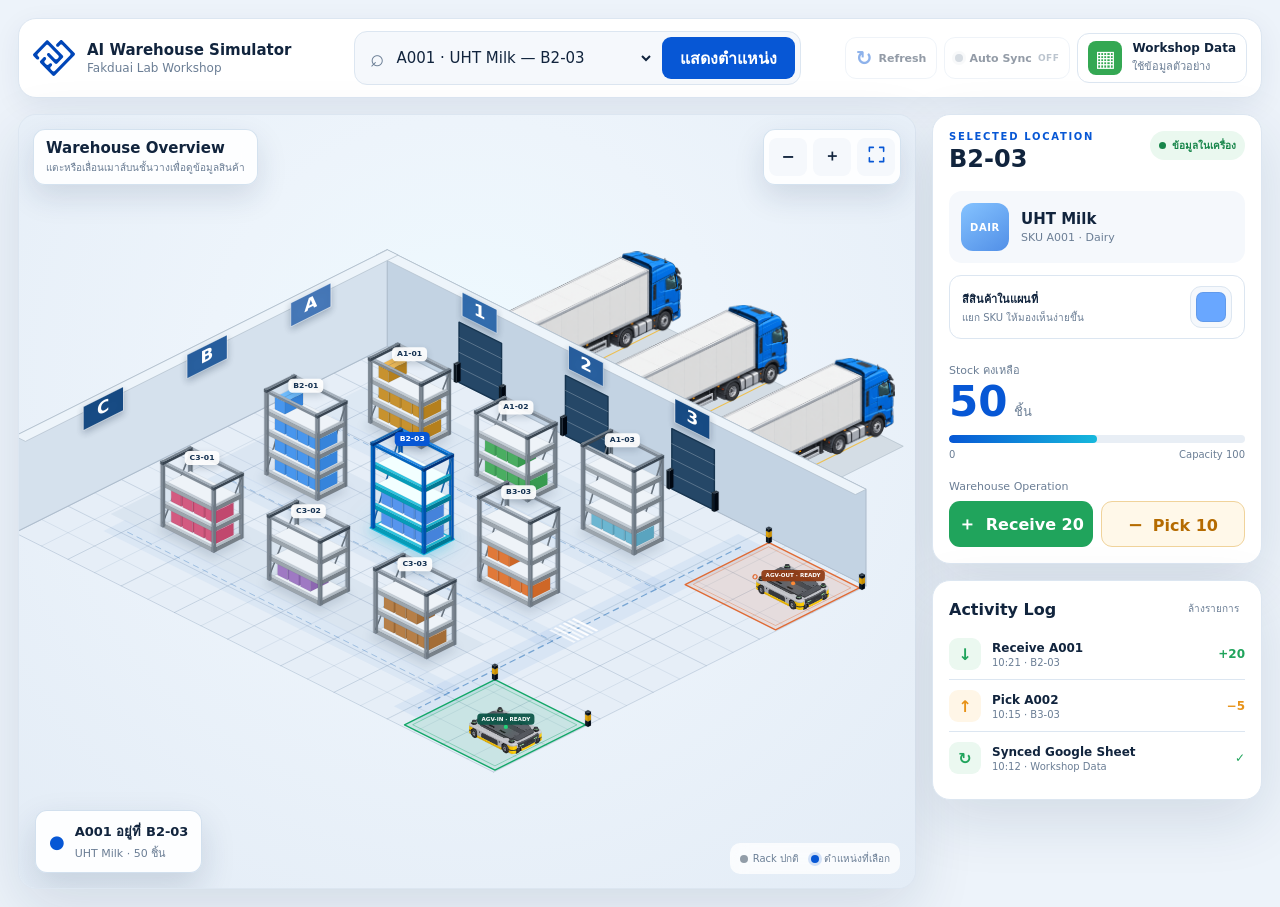
==== public/index.html @ a438da8e "Fix Google Sheets sync status reporting" ====
<!doctype html>
<html lang="th">
<head>
  <meta charset="UTF-8" />
  <meta name="viewport" content="width=device-width, initial-scale=1, viewport-fit=cover" />
  <meta name="theme-color" content="#eef4fb" />
  <title>AI Warehouse Simulator — Fakduai Lab</title>
  <link rel="stylesheet" href="styles.css?v=22" />
</head>
<body>
  <div class="app-shell">
    <header class="topbar">
      <a class="brand" href="#" aria-label="Fakduai Lab Warehouse Simulator">
        <img src="assets/fakduai-mark.svg" alt="" />
        <span><strong>AI Warehouse Simulator</strong><small>Fakduai Lab Workshop</small></span>
      </a>

      <form class="product-search" id="product-search">
        <span class="search-icon" aria-hidden="true">⌕</span>
        <label class="sr-only" for="product-select">เลือกสินค้า</label>
        <select id="product-select"></select>
        <button type="submit">แสดงตำแหน่ง</button>
      </form>

      <div class="data-actions">
        <button class="sync-control refresh-control" id="manual-sync" type="button" aria-label="รีเฟรชข้อมูลจาก Google Sheet" title="Refresh data" disabled>
          <span class="refresh-icon" aria-hidden="true">↻</span><span class="control-label">Refresh</span>
        </button>
        <button class="sync-control auto-control" id="toggle-auto-sync" type="button" aria-label="เปิดหรือปิด Auto Sync" aria-pressed="false" disabled>
          <i aria-hidden="true"></i><span class="control-label">Auto Sync</span><strong id="auto-sync-state">OFF</strong>
        </button>
        <button class="sheet-button" id="open-sheet-settings" type="button">
          <span class="sheet-icon" aria-hidden="true">▦</span>
          <span><strong>Workshop Data</strong><small id="sheet-status">ใช้ข้อมูลตัวอย่าง</small></span>
        </button>
      </div>
    </header>

    <main class="workspace">
      <section class="map-panel">
        <div class="canvas-frame" id="canvas-frame">
          <canvas id="warehouse-canvas" aria-label="แผนผังคลังสินค้าแบบ isometric"></canvas>
          <div class="map-overlay-top">
            <div class="map-title-floating">
              <h1>Warehouse Overview</h1>
              <p>แตะหรือเลื่อนเมาส์บนชั้นวางเพื่อดูข้อมูลสินค้า</p>
            </div>
            <div class="map-actions" aria-label="เครื่องมือแผนที่">
              <button id="zoom-out" type="button" aria-label="ย่อแผนที่">−</button>
              <button id="zoom-in" type="button" aria-label="ขยายแผนที่">＋</button>
              <button id="reset-view" class="fit-view" type="button" aria-label="ปรับแผนที่ให้พอดีจอ" title="พอดีจอ">
                <svg viewBox="0 0 24 24" aria-hidden="true"><path d="M8 3H3v5M16 3h5v5M8 21H3v-5M16 21h5v-5" /></svg>
              </button>
            </div>
          </div>
          <div class="map-tooltip" id="map-tooltip" hidden></div>
          <div class="map-result" id="map-result" aria-live="polite">
            <span class="pin-dot">●</span>
            <span><strong id="result-title">A001 อยู่ที่ B2-03</strong><small id="result-detail">UHT Milk · 50 ชิ้น</small></span>
          </div>
          <div class="map-legend" aria-label="คำอธิบายแผนที่">
            <span><i class="legend-dot"></i>Rack ปกติ</span>
            <span><i class="legend-dot selected"></i>ตำแหน่งที่เลือก</span>
          </div>
        </div>
      </section>

      <aside class="sidebar">
        <section class="detail-panel">
          <div class="detail-heading">
            <div>
              <div class="eyebrow">SELECTED LOCATION</div>
              <h2 id="location-code">B2-03</h2>
            </div>
            <span class="sync-badge" id="sync-badge"><i></i><span id="sync-badge-text">ข้อมูลในเครื่อง</span></span>
          </div>

          <div class="product-card">
            <div class="product-icon" id="product-icon">MILK</div>
            <div><strong id="product-name">UHT Milk</strong><small id="product-sku">SKU A001 · Dairy</small></div>
          </div>

          <div class="product-color-row">
            <div><strong>สีสินค้าในแผนที่</strong><small>แยก SKU ให้มองเห็นง่ายขึ้น</small></div>
            <label class="color-picker" for="product-color"><span id="color-preview"></span><input id="product-color" type="color" value="#69a7ff" aria-label="เลือกสีสินค้า" /></label>
          </div>

          <div class="stock-block">
            <span>Stock คงเหลือ</span>
            <div><strong id="stock-value">50</strong><em>ชิ้น</em></div>
          </div>
          <div class="stock-meter" role="progressbar" aria-label="Stock capacity"><span id="stock-meter"></span></div>
          <div class="capacity-row"><span>0</span><span id="capacity-value">Capacity 100</span></div>

          <div class="operation-label">Warehouse Operation</div>
          <div class="operation-grid">
            <button class="receive" id="receive-stock" type="button"><span>＋</span> Receive 20</button>
            <button class="pick" id="pick-stock" type="button"><span>−</span> Pick 10</button>
          </div>
        </section>

        <section class="activity-panel">
          <div class="activity-head"><h2>Activity Log</h2><button id="clear-log" type="button">ล้างรายการ</button></div>
          <div class="activity-list" id="activity-list" aria-live="polite"></div>
        </section>
      </aside>
    </main>
  </div>

  <div class="modal-backdrop" id="sheet-modal" hidden>
    <section class="modal" role="dialog" aria-modal="true" aria-labelledby="sheet-modal-title">
      <div class="modal-head">
        <div><span class="sheet-logo">▦</span><div><h2 id="sheet-modal-title">เชื่อมต่อ Google Sheet</h2><p>ใช้ข้อมูลของแต่ละกลุ่มกับ Warehouse Simulator</p></div></div>
        <button id="close-sheet-settings" type="button" aria-label="ปิด">×</button>
      </div>
      <label for="sheet-url">Google Sheet URL</label>
      <input id="sheet-url" type="url" placeholder="https://docs.google.com/spreadsheets/d/.../edit" />
      <p class="permission-note">ใช้ลิงก์ Sheet ที่ Fakduai Lab เตรียมให้แต่ละกลุ่ม ระบบจะโหลดข้อมูลและบันทึก Stock กลับให้อัตโนมัติ</p>
      <div class="modal-actions">
        <button class="secondary" id="use-demo-data" type="button">ใช้ข้อมูลตัวอย่าง</button>
        <button class="primary" id="connect-sheet" type="button">เชื่อมต่อ Google Sheet</button>
      </div>
      <div class="connection-note" id="connection-note">วางลิงก์ Google Sheet ของกลุ่ม แล้วกดเชื่อมต่อได้ทันที</div>
    </section>
  </div>

  <script src="app.js?v=27"></script>
</body>
</html>
---- public/styles.css ----
:root {
  color-scheme: light;
  --bg: #edf3fa;
  --surface: #ffffff;
  --surface-soft: #f5f8fc;
  --ink: #11243d;
  --muted: #6b7e95;
  --line: #dce6f1;
  --blue: #0757d5;
  --blue-dark: #063b93;
  --cyan: #16b8dc;
  --green: #20a45c;
  --orange: #e79218;
  --red: #de4b57;
  --shadow: 0 20px 60px rgba(18, 47, 81, .12);
  font-family: "IBM Plex Sans Thai", "Noto Sans Thai", Inter, ui-sans-serif, system-ui, -apple-system, BlinkMacSystemFont, "Segoe UI", sans-serif;
}

* { box-sizing: border-box; }
html, body { margin: 0; min-height: 100%; background: var(--bg); color: var(--ink); }
button, input, select { font: inherit; }
button, select { cursor: pointer; }
button:focus-visible, input:focus-visible, select:focus-visible { outline: 3px solid rgba(22, 184, 220, .28); outline-offset: 2px; }
.sr-only { position: absolute; width: 1px; height: 1px; padding: 0; margin: -1px; overflow: hidden; clip: rect(0, 0, 0, 0); white-space: nowrap; border: 0; }

.app-shell { min-height: 100vh; padding: 18px; }
.topbar {
  min-height: 72px;
  display: grid;
  grid-template-columns: minmax(220px, .85fr) minmax(320px, 1.25fr) minmax(410px, 1.2fr);
  align-items: center;
  gap: 18px;
  padding: 12px 14px;
  background: var(--surface);
  border: 1px solid var(--line);
  border-radius: 18px;
  box-shadow: 0 8px 28px rgba(18, 47, 81, .07);
}
.brand { display: flex; align-items: center; gap: 12px; color: inherit; text-decoration: none; min-width: 0; }
.brand img { width: 42px; height: 42px; object-fit: contain; }
.brand strong, .brand small { display: block; }
.brand strong { font-size: 15px; font-weight: 750; }
.brand small { color: var(--muted); font-size: 12px; margin-top: 2px; }

.product-search {
  min-width: 0;
  display: grid;
  grid-template-columns: auto minmax(0, 1fr) auto;
  align-items: center;
  gap: 8px;
  padding: 5px;
  border: 1px solid var(--line);
  border-radius: 13px;
  background: var(--surface-soft);
}
.search-icon { padding-left: 10px; color: var(--muted); font-size: 24px; line-height: 1; }
.product-search select { min-width: 0; height: 42px; border: 0; outline: 0; background: transparent; color: var(--ink); font-size: 15px; }
.product-search button { height: 42px; padding: 0 18px; border: 0; border-radius: 9px; background: var(--blue); color: #fff; font-weight: 700; }

.data-actions { justify-self: end; display: flex; align-items: center; gap: 7px; }
.sheet-button {
  display: flex;
  align-items: center;
  gap: 10px;
  min-height: 50px;
  padding: 6px 10px;
  border: 1px solid var(--line);
  border-radius: 12px;
  background: var(--surface);
  color: var(--ink);
  text-align: left;
}
.sheet-icon, .sheet-logo { display: grid; place-items: center; color: #fff; background: #34a853; border-radius: 8px; font-size: 22px; }
.sheet-icon { width: 34px; height: 34px; }
.sheet-button strong, .sheet-button small { display: block; }
.sheet-button strong { font-size: 12px; }
.sheet-button small { color: var(--muted); font-size: 11px; margin-top: 2px; }
.sync-control { min-height: 42px; display: inline-flex; align-items: center; justify-content: center; gap: 6px; padding: 0 10px; border: 1px solid var(--line); border-radius: 11px; background: var(--surface); color: var(--ink); font-size: 11px; font-weight: 750; white-space: nowrap; }
.sync-control:hover:not(:disabled) { border-color: #bfd2e7; background: #f3f7fc; }
.sync-control:disabled { cursor: not-allowed; opacity: .45; }
.refresh-icon { color: var(--blue); font-size: 20px; line-height: 1; }
.refresh-control.syncing .refresh-icon { animation: spin .8s linear infinite; }
.auto-control i { width: 8px; height: 8px; border-radius: 50%; background: #a5b2c0; box-shadow: 0 0 0 3px rgba(165,178,192,.16); }
.auto-control strong { color: var(--muted); font-size: 9px; letter-spacing: .06em; }
.auto-control.active { border-color: #aad9bb; background: #edf9f1; color: #147442; }
.auto-control.active i { background: #20a45c; box-shadow: 0 0 0 3px rgba(32,164,92,.16); }
.auto-control.active strong { color: #147442; }
@keyframes spin { to { transform: rotate(360deg); } }

.workspace { display: grid; grid-template-columns: minmax(0, 1fr) 330px; gap: 16px; margin-top: 16px; }
.map-panel, .detail-panel, .activity-panel { background: var(--surface); border: 1px solid var(--line); border-radius: 18px; box-shadow: var(--shadow); }
.map-panel { min-width: 0; overflow: hidden; background: #e3ecf6; }
.eyebrow { color: var(--blue); font-size: 10px; font-weight: 800; letter-spacing: .17em; }
.detail-heading h2, .activity-head h2 { margin: 3px 0 0; font-weight: 750; }
.map-overlay-top { position: absolute; z-index: 7; top: 14px; left: 14px; right: 14px; display: flex; align-items: stretch; justify-content: space-between; gap: 8px; pointer-events: none; }
.map-title-floating, .map-actions { border: 1px solid rgba(207,222,237,.88); border-radius: 12px; background: rgba(255,255,255,.9); box-shadow: 0 12px 30px rgba(20,50,83,.13); backdrop-filter: blur(10px); pointer-events: auto; }
.map-title-floating { padding: 9px 12px; }
.map-title-floating h1 { margin: 0; font-size: 15px; line-height: 1.25; }
.map-title-floating p { margin: 2px 0 0; color: var(--muted); font-size: 10px; }
.map-actions { display: flex; align-items: center; gap: 6px; margin-left: auto; }
.map-actions { padding: 5px; }
.map-actions button { min-width: 38px; height: 38px; padding: 0 10px; border: 0; border-radius: 8px; background: var(--surface-soft); color: var(--ink); font-weight: 800; }
.map-actions button:hover { background: #e8f0fa; }
.map-actions .fit-view { width: 38px; min-width: 38px; padding: 0; color: var(--blue); }
.map-actions svg { width: 19px; height: 19px; fill: none; stroke: currentColor; stroke-width: 2; stroke-linecap: round; stroke-linejoin: round; }

.canvas-frame { position: relative; height: calc(100vh - 126px); min-height: 620px; margin-bottom: -1px; overflow: hidden; background: radial-gradient(circle at 50% 34%, #eefaff 0, #edf4fb 38%, #e3ecf6 100%); touch-action: none; }
#warehouse-canvas { display: block; width: 100%; height: 100%; }
.map-tooltip {
  position: absolute;
  z-index: 8;
  min-width: 190px;
  max-width: 250px;
  padding: 11px 12px;
  pointer-events: none;
  border: 1px solid rgba(255,255,255,.18);
  border-radius: 11px;
  background: rgba(12, 32, 58, .94);
  color: #fff;
  box-shadow: 0 14px 38px rgba(5, 23, 46, .25);
  backdrop-filter: blur(10px);
  font-size: 12px;
}
.map-tooltip strong { display: block; font-size: 14px; margin-bottom: 3px; }
.map-tooltip span { color: #bcd0e7; }
.map-result {
  position: absolute;
  left: 16px;
  bottom: 16px;
  display: flex;
  align-items: center;
  gap: 10px;
  max-width: calc(100% - 32px);
  padding: 10px 13px;
  border: 1px solid rgba(207, 222, 237, .92);
  border-radius: 12px;
  background: rgba(255,255,255,.92);
  box-shadow: 0 14px 34px rgba(20, 50, 83, .15);
  backdrop-filter: blur(10px);
}
.map-result .pin-dot { color: var(--blue); font-size: 18px; }
.map-result strong, .map-result small { display: block; }
.map-result strong { font-size: 13px; }
.map-result small { margin-top: 2px; color: var(--muted); font-size: 11px; }
.map-legend { position: absolute; right: 15px; bottom: 15px; display: flex; gap: 12px; padding: 8px 10px; border-radius: 10px; background: rgba(255,255,255,.78); color: var(--muted); backdrop-filter: blur(8px); font-size: 10px; }
.map-legend span { display: flex; align-items: center; gap: 5px; }
.legend-dot { width: 8px; height: 8px; border-radius: 50%; background: #929da8; }
.legend-dot.selected { background: var(--blue); box-shadow: 0 0 0 3px rgba(7,87,213,.16); }

.sidebar { display: grid; gap: 16px; align-content: start; }
.detail-panel, .activity-panel { padding: 16px; }
.detail-heading { display: flex; align-items: flex-start; justify-content: space-between; gap: 12px; }
.detail-heading h2 { font-size: 24px; }
.sync-badge { display: inline-flex; align-items: center; gap: 6px; padding: 7px 9px; border-radius: 99px; background: #eaf8ef; color: #17854a; font-size: 10px; font-weight: 700; }
.sync-badge i { width: 7px; height: 7px; border-radius: 50%; background: currentColor; }
.sync-badge.syncing { background: #edf4ff; color: var(--blue); }
.sync-badge.pending { background: #fff7df; color: #a56a00; }
.sync-badge.error { background: #fff0f1; color: var(--red); }
.product-card { display: flex; align-items: center; gap: 12px; margin-top: 18px; padding: 12px; border-radius: 13px; background: var(--surface-soft); }
.product-icon { width: 48px; height: 48px; display: grid; place-items: center; flex: 0 0 auto; border-radius: 12px; color: #fff; background: linear-gradient(145deg, var(--blue), var(--cyan)); font-size: 10px; font-weight: 800; letter-spacing: .06em; }
.product-card strong, .product-card small { display: block; }
.product-card strong { font-size: 15px; }
.product-card small { margin-top: 3px; color: var(--muted); font-size: 11px; }
.product-color-row { display: flex; align-items: center; justify-content: space-between; gap: 12px; margin-top: 12px; padding: 10px 12px; border: 1px solid var(--line); border-radius: 12px; }
.product-color-row strong, .product-color-row small { display: block; }
.product-color-row strong { font-size: 11px; }
.product-color-row small { margin-top: 2px; color: var(--muted); font-size: 10px; }
.operation-grid button:disabled { cursor: wait; opacity: .55; filter: saturate(.7); }
.color-picker { position: relative; width: 42px; height: 42px; flex: 0 0 auto; border-radius: 11px; overflow: hidden; border: 1px solid var(--line); background: var(--surface-soft); }
.color-picker span { position: absolute; inset: 5px; border-radius: 7px; background: #69a7ff; pointer-events: none; box-shadow: inset 0 0 0 1px rgba(0,0,0,.08); }
.color-picker input { position: absolute; inset: -8px; width: 60px; height: 60px; opacity: 0; cursor: pointer; }
.stock-block { margin-top: 20px; }
.stock-block > span { color: var(--muted); font-size: 11px; }
.stock-block div { display: flex; align-items: baseline; gap: 7px; margin-top: 2px; }
.stock-block strong { color: var(--blue); font-size: 42px; line-height: 1; }
.stock-block em { color: var(--muted); font-size: 13px; font-style: normal; }
.stock-meter { height: 8px; overflow: hidden; margin-top: 12px; border-radius: 99px; background: #e8eef5; }
.stock-meter span { display: block; width: 50%; height: 100%; border-radius: inherit; background: linear-gradient(90deg, var(--blue), var(--cyan)); transition: width .25s ease; }
.capacity-row { display: flex; justify-content: space-between; margin-top: 6px; color: var(--muted); font-size: 10px; }
.operation-label { margin-top: 20px; color: var(--muted); font-size: 11px; }
.operation-grid { display: grid; grid-template-columns: 1fr 1fr; gap: 8px; margin-top: 8px; }
.operation-grid button { min-height: 46px; border-radius: 11px; font-weight: 700; }
.operation-grid button span { margin-right: 4px; font-size: 18px; }
.receive { border: 0; background: var(--green); color: #fff; }
.pick { border: 1px solid #f0d39b; background: #fff8e9; color: #b56b00; }

.activity-head { display: flex; align-items: center; justify-content: space-between; gap: 10px; }
.activity-head h2 { font-size: 16px; }
.activity-head button { border: 0; background: transparent; color: var(--muted); font-size: 10px; }
.activity-list { display: grid; gap: 1px; margin-top: 10px; }
.activity-item { display: grid; grid-template-columns: 34px minmax(0, 1fr) auto; align-items: center; gap: 9px; padding: 9px 0; border-bottom: 1px solid var(--line); }
.activity-item:last-child { border-bottom: 0; }
.activity-symbol { width: 32px; height: 32px; display: grid; place-items: center; border-radius: 9px; color: var(--green); background: #ebf8f0; font-weight: 800; }
.activity-copy strong, .activity-copy small { display: block; }
.activity-copy strong { font-size: 12px; }
.activity-copy small { margin-top: 2px; color: var(--muted); font-size: 10px; }
.activity-qty { color: var(--green); font-size: 12px; font-weight: 800; }
.activity-item.out .activity-symbol, .activity-item.out .activity-qty { color: var(--orange); }
.activity-item.out .activity-symbol { background: #fff6e7; }

.modal-backdrop { position: fixed; inset: 0; z-index: 50; display: grid; place-items: center; padding: 20px; background: rgba(9, 25, 45, .5); backdrop-filter: blur(6px); }
.modal-backdrop[hidden] { display: none; }
.modal { width: min(530px, 100%); padding: 20px; border-radius: 18px; background: var(--surface); box-shadow: 0 28px 90px rgba(5, 22, 43, .3); }
.modal-head, .modal-head > div { display: flex; align-items: flex-start; gap: 12px; }
.modal-head { justify-content: space-between; }
.sheet-logo { width: 42px; height: 42px; flex: 0 0 auto; }
.modal h2 { margin: 0; font-size: 19px; }
.modal-head p { margin: 4px 0 0; color: var(--muted); font-size: 11px; }
.modal-head > button { width: 40px; height: 40px; border: 0; border-radius: 10px; background: var(--surface-soft); color: var(--muted); font-size: 25px; }
.modal > label { display: block; margin-top: 20px; font-size: 12px; font-weight: 700; }
.modal > input { width: 100%; min-height: 48px; margin-top: 7px; padding: 0 12px; border: 1px solid var(--line); border-radius: 10px; background: var(--surface-soft); color: var(--ink); font-size: 16px; }
.modal > label + input + label { margin-top: 13px; }
.permission-note, .connection-note { color: var(--muted); font-size: 11px; line-height: 1.5; }
.permission-note { margin: 8px 0 16px; }
.modal-actions { display: grid; grid-template-columns: 1fr 1.3fr; gap: 8px; }
.modal-actions button { min-height: 46px; border-radius: 10px; font-weight: 700; }
.modal-actions .secondary { border: 1px solid var(--line); background: var(--surface); color: var(--ink); }
.modal-actions .primary { border: 0; background: var(--blue); color: #fff; }
.modal-actions button:disabled { cursor: wait; opacity: .6; }
.connection-note { margin-top: 13px; padding: 10px; border-radius: 9px; background: var(--surface-soft); }
.connection-note.success { background: #eaf8ef; color: #147442; }
.connection-note.pending { background: #fff7df; color: #8b5a00; }
.connection-note.error { background: #fff0f1; color: #b52f3b; }
.setup-link { display: inline-block; margin-top: 10px; color: var(--blue); font-size: 11px; font-weight: 700; text-decoration: none; }
.setup-link:hover { text-decoration: underline; }

@media (max-width: 1000px) {
  .topbar { grid-template-columns: minmax(220px, 1fr) auto; }
  .product-search { grid-column: 1 / -1; grid-row: 2; }
  .workspace { grid-template-columns: 1fr; }
  .sidebar { grid-template-columns: 1fr 1fr; }
  .canvas-frame { height: 620px; }
}

@media (max-width: 650px) {
  .app-shell { padding: 8px; }
  .topbar { grid-template-columns: 1fr auto; gap: 10px; border-radius: 14px; }
  .brand small, .sheet-button > span:last-child, .sync-control .control-label { display: none; }
  .data-actions { gap: 5px; }
  .sync-control { min-width: 40px; padding: 0 8px; }
  .auto-control strong { font-size: 8px; }
  .sheet-button { min-width: 48px; justify-content: center; }
  .map-overlay-top { top: 9px; left: 9px; right: 9px; flex-wrap: wrap; }
  .map-title-floating { max-width: calc(100% - 8px); }
  .map-title-floating p { display: none; }
  .map-actions button { min-width: 36px; padding: 0 8px; }
  .canvas-frame { height: 500px; min-height: 500px; }
  .sidebar { grid-template-columns: 1fr; }
  .map-legend { display: none; }
  .modal-actions { grid-template-columns: 1fr; }
}
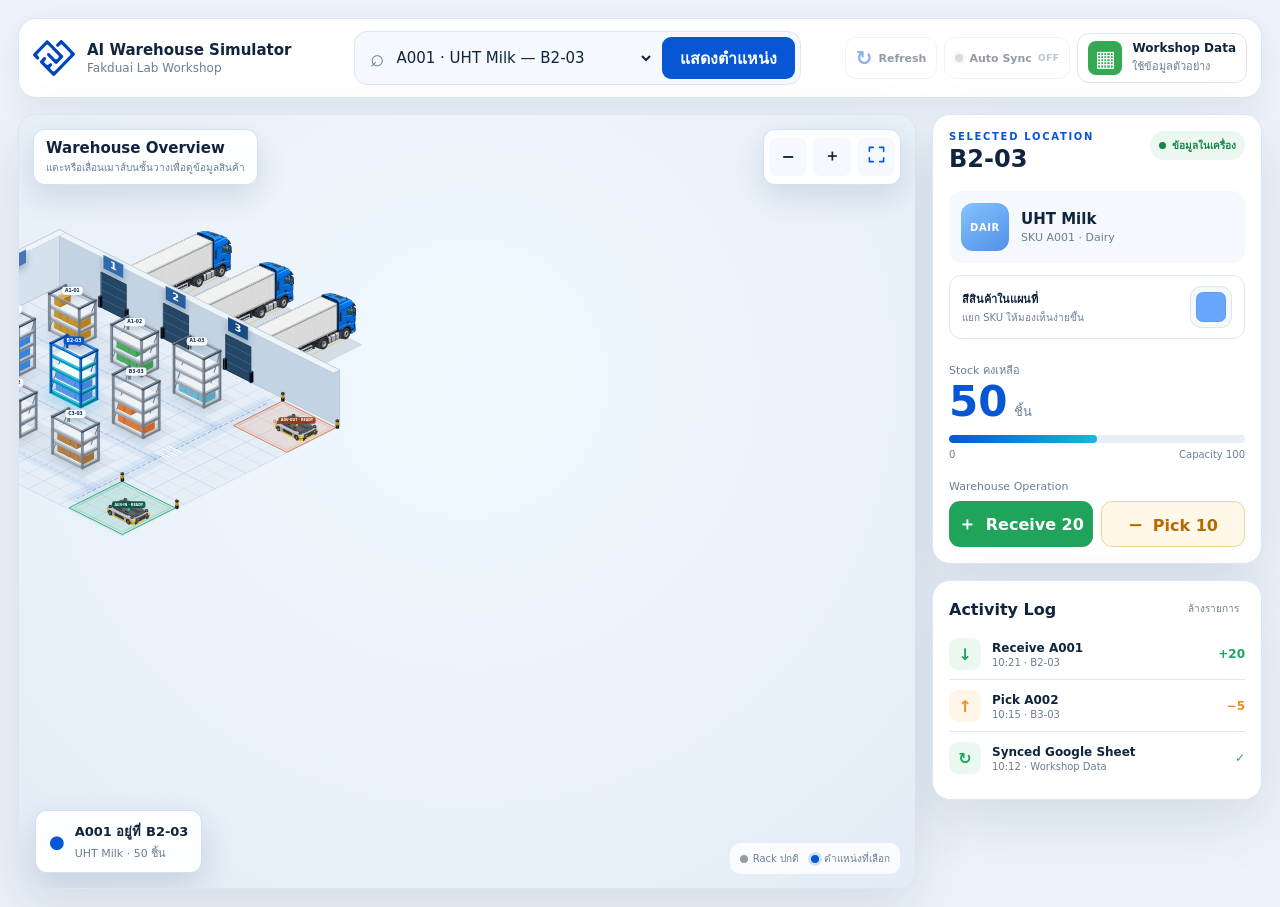
==== commit e178f78e: "Add n8n-driven AGV job queue" ====
--- a/public/index.html
+++ b/public/index.html
@@ -57,6 +57,9 @@
           <div class="map-result" id="map-result" aria-live="polite">
             <span class="pin-dot">●</span>
             <span><strong id="result-title">A001 อยู่ที่ B2-03</strong><small id="result-detail">UHT Milk · 50 ชิ้น</small></span>
+          </div>
+          <div class="queue-status" id="queue-status" aria-live="polite" hidden>
+            <i></i><span><strong id="queue-status-title">รอคำสั่งจาก AI</strong><small id="queue-status-detail">ยังไม่มีงานในคิว</small></span>
           </div>
           <div class="map-legend" aria-label="คำอธิบายแผนที่">
             <span><i class="legend-dot"></i>Rack ปกติ</span>
@@ -124,6 +127,6 @@
     </section>
   </div>
 
-  <script src="app.js?v=27"></script>
+  <script src="app.js?v=28"></script>
 </body>
 </html>
--- a/public/styles.css
+++ b/public/styles.css
@@ -86,6 +86,7 @@
 .auto-control.active i { background: #20a45c; box-shadow: 0 0 0 3px rgba(32,164,92,.16); }
 .auto-control.active strong { color: #147442; }
 @keyframes spin { to { transform: rotate(360deg); } }
+@keyframes pulse { 50% { transform: scale(.72); opacity: .58; } }
 
 .workspace { display: grid; grid-template-columns: minmax(0, 1fr) 330px; gap: 16px; margin-top: 16px; }
 .map-panel, .detail-panel, .activity-panel { background: var(--surface); border: 1px solid var(--line); border-radius: 18px; box-shadow: var(--shadow); }
@@ -142,6 +143,18 @@
 .map-result strong, .map-result small { display: block; }
 .map-result strong { font-size: 13px; }
 .map-result small { margin-top: 2px; color: var(--muted); font-size: 11px; }
+.queue-status { position: absolute; z-index: 9; top: 84px; left: 16px; display: flex; align-items: center; gap: 10px; max-width: calc(100% - 32px); padding: 10px 13px; border: 1px solid #f1d28f; border-radius: 12px; background: rgba(255,248,230,.95); color: #815200; box-shadow: 0 14px 34px rgba(20,50,83,.13); backdrop-filter: blur(10px); }
+.queue-status[hidden] { display: none; }
+.queue-status > i { width: 10px; height: 10px; flex: 0 0 auto; border-radius: 50%; background: #e79218; box-shadow: 0 0 0 5px rgba(231,146,24,.14); }
+.queue-status strong, .queue-status small { display: block; }
+.queue-status strong { font-size: 12px; }
+.queue-status small { margin-top: 2px; color: currentColor; opacity: .75; font-size: 10px; }
+.queue-status.running { border-color: #9ec0ed; background: rgba(237,244,255,.96); color: var(--blue); }
+.queue-status.running > i { background: var(--blue); box-shadow: 0 0 0 5px rgba(7,87,213,.13); animation: pulse 1s ease-in-out infinite; }
+.queue-status.completed { border-color: #a9dfbd; background: rgba(234,248,239,.96); color: #147442; }
+.queue-status.completed > i { background: var(--green); box-shadow: 0 0 0 5px rgba(32,164,92,.13); }
+.queue-status.error { border-color: #efb5bb; background: rgba(255,240,241,.96); color: #b52f3b; }
+.queue-status.error > i { background: var(--red); box-shadow: 0 0 0 5px rgba(209,55,69,.12); }
 .map-legend { position: absolute; right: 15px; bottom: 15px; display: flex; gap: 12px; padding: 8px 10px; border-radius: 10px; background: rgba(255,255,255,.78); color: var(--muted); backdrop-filter: blur(8px); font-size: 10px; }
 .map-legend span { display: flex; align-items: center; gap: 5px; }
 .legend-dot { width: 8px; height: 8px; border-radius: 50%; background: #929da8; }
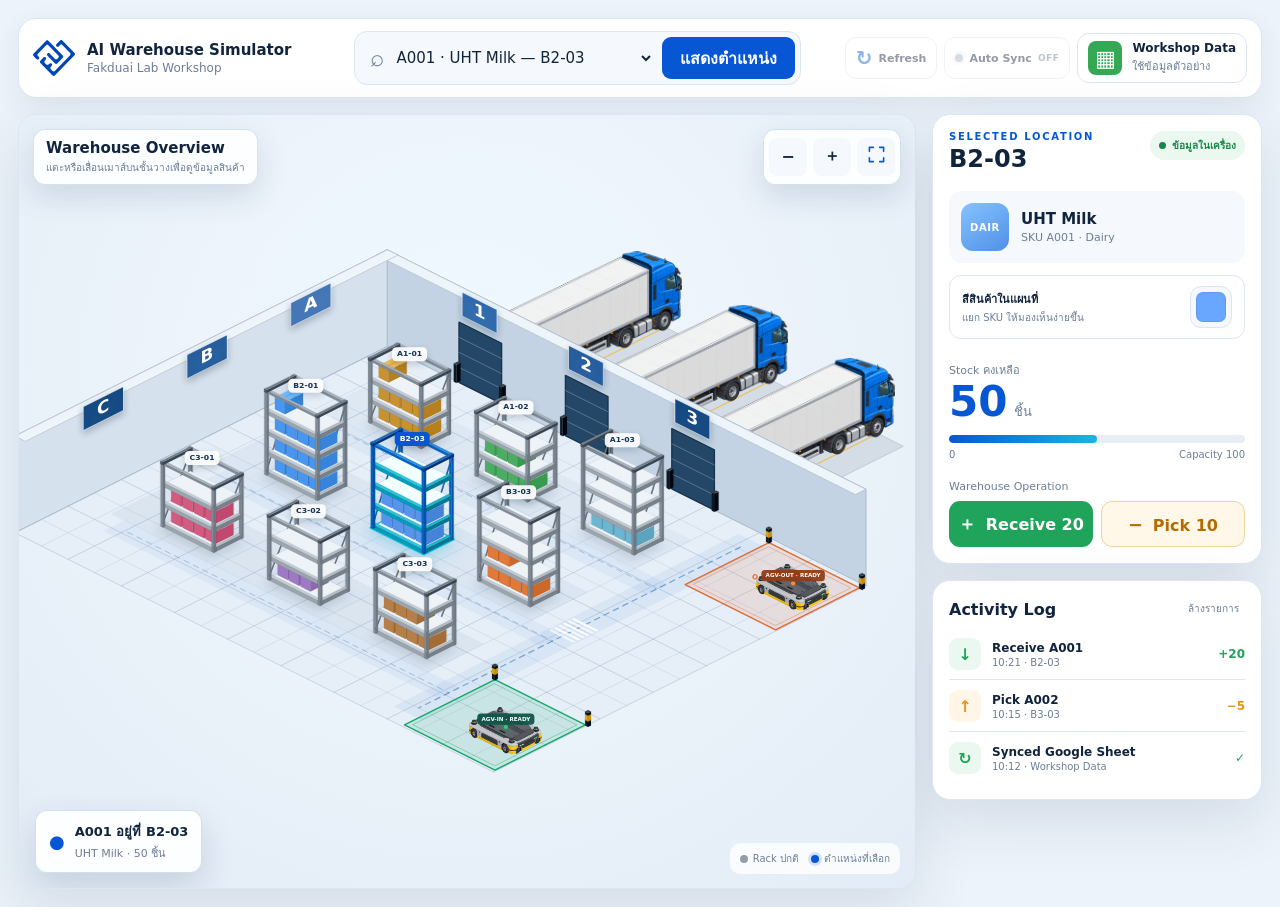
==== commit 3e453468: "Prevent stale sync errors and bust frontend cache" ====
--- a/public/index.html
+++ b/public/index.html
@@ -127,6 +127,6 @@
     </section>
   </div>
 
-  <script src="app.js?v=28"></script>
+  <script src="app.js?v=29"></script>
 </body>
 </html>
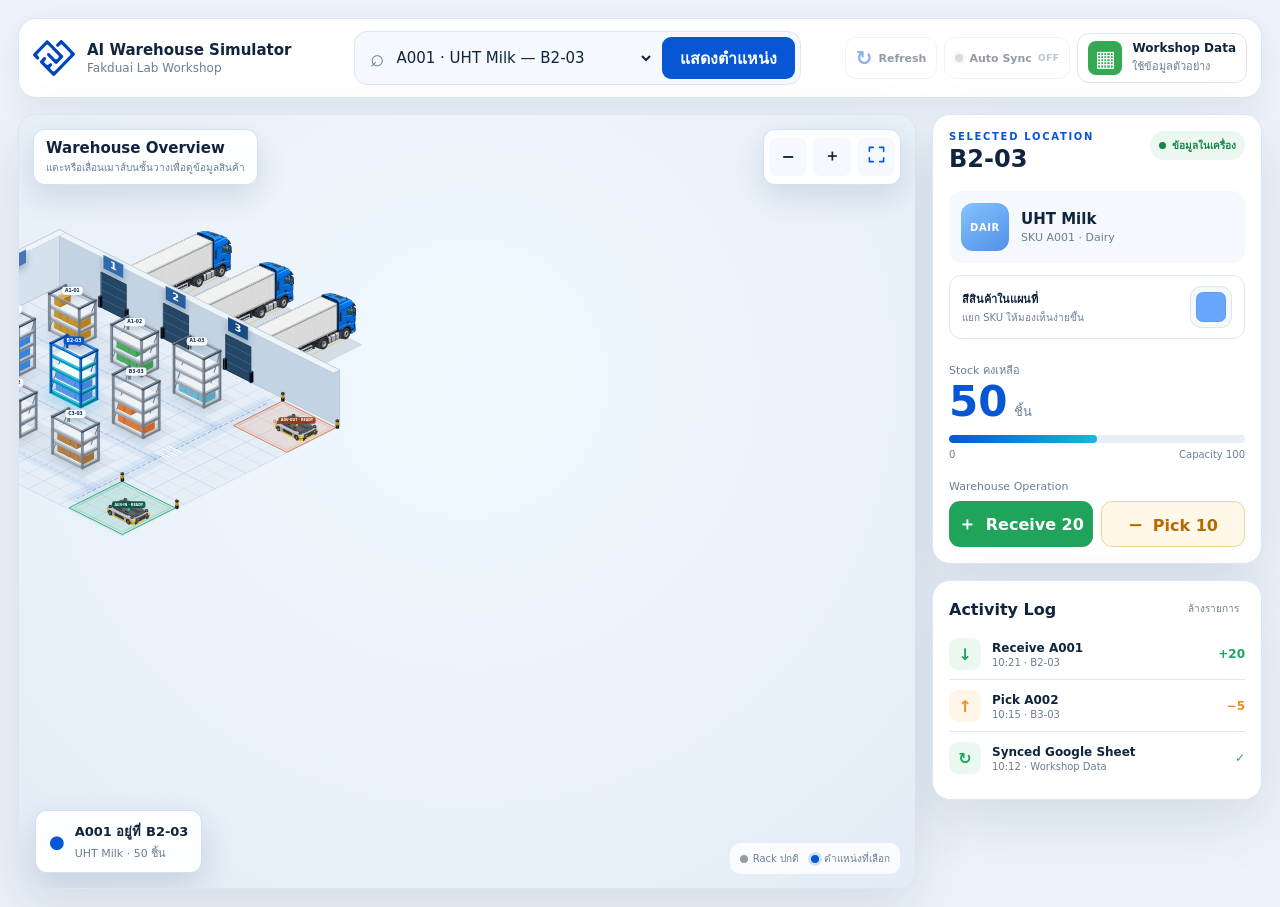
==== commit c0d4cc34: "Make sequential AGV queue processing resilient" ====
--- a/public/index.html
+++ b/public/index.html
@@ -127,6 +127,6 @@
     </section>
   </div>
 
-  <script src="app.js?v=29"></script>
+  <script src="app.js?v=30"></script>
 </body>
 </html>
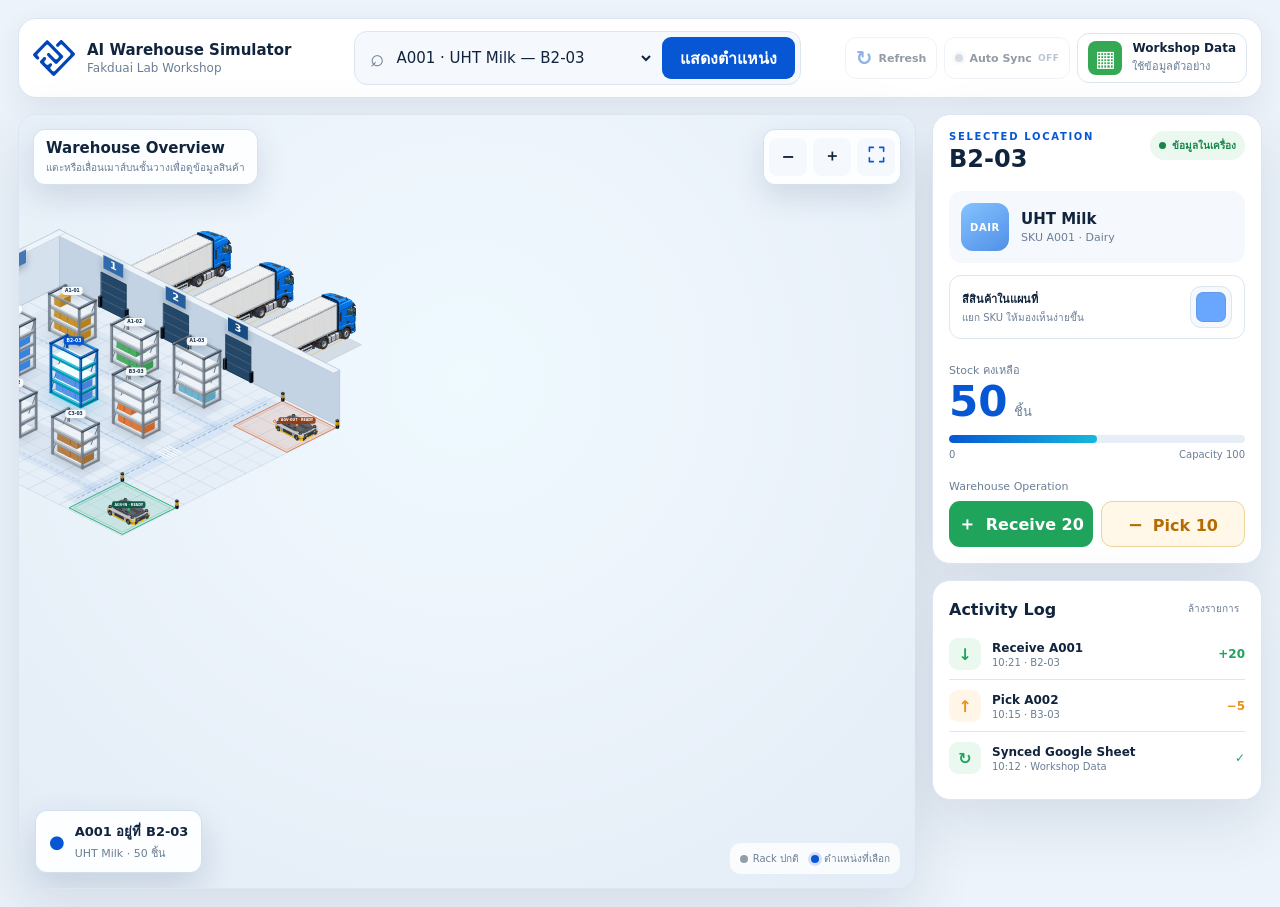
==== commit c5799c09: "Recover AGV jobs from lost claim responses" ====
--- a/public/index.html
+++ b/public/index.html
@@ -127,6 +127,6 @@
     </section>
   </div>
 
-  <script src="app.js?v=30"></script>
+  <script src="app.js?v=31"></script>
 </body>
 </html>
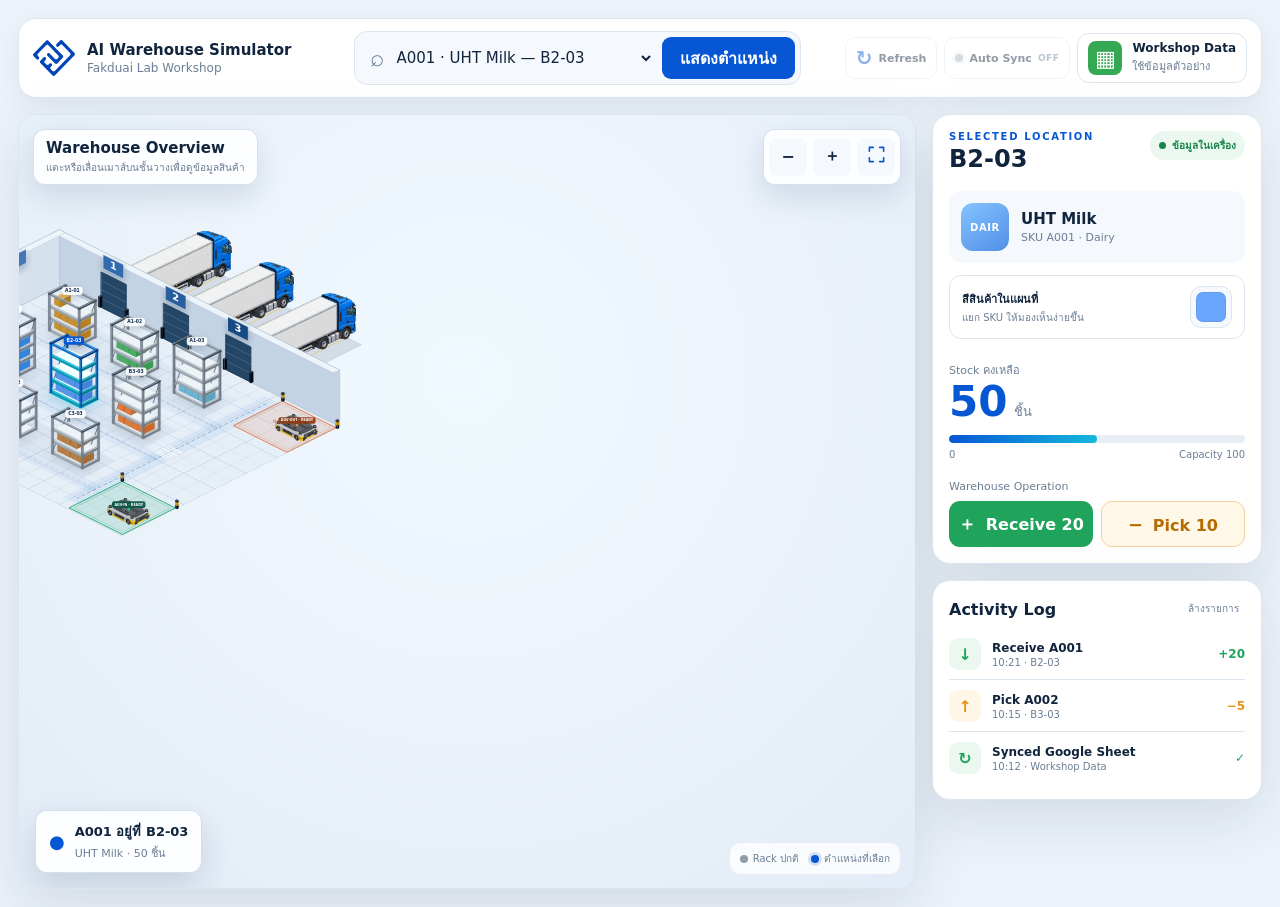
==== commit fb0b1246: "Preserve map view during AGV jobs" ====
--- a/public/index.html
+++ b/public/index.html
@@ -127,6 +127,6 @@
     </section>
   </div>
 
-  <script src="app.js?v=31"></script>
+  <script src="app.js?v=32"></script>
 </body>
 </html>
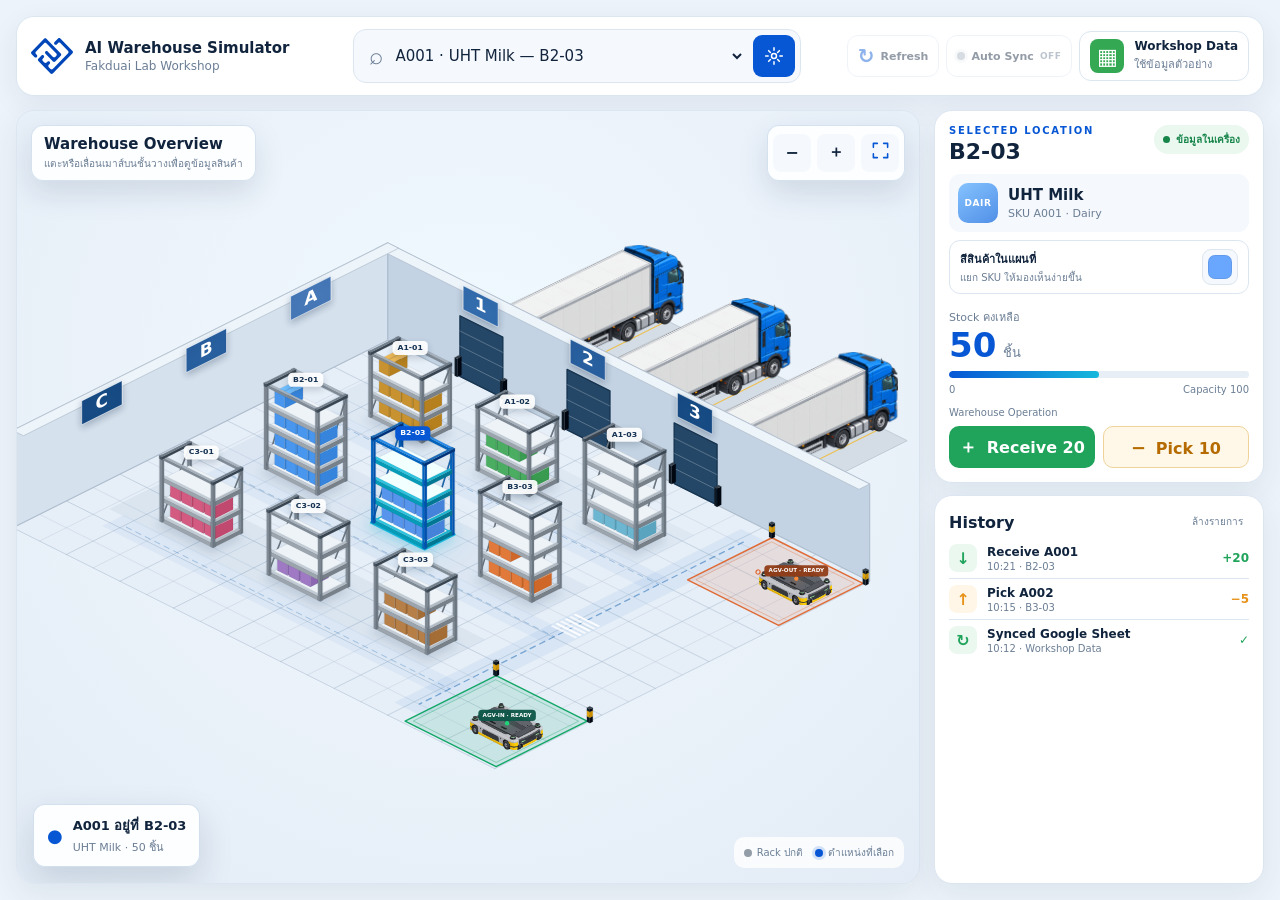
==== commit 31a1666a: "Refine tablet layout and compact activity history" ====
--- a/public/index.html
+++ b/public/index.html
@@ -5,7 +5,7 @@
   <meta name="viewport" content="width=device-width, initial-scale=1, viewport-fit=cover" />
   <meta name="theme-color" content="#eef4fb" />
   <title>AI Warehouse Simulator — Fakduai Lab</title>
-  <link rel="stylesheet" href="styles.css?v=22" />
+  <link rel="stylesheet" href="styles.css?v=23" />
 </head>
 <body>
   <div class="app-shell">
@@ -19,7 +19,9 @@
         <span class="search-icon" aria-hidden="true">⌕</span>
         <label class="sr-only" for="product-select">เลือกสินค้า</label>
         <select id="product-select"></select>
-        <button type="submit">แสดงตำแหน่ง</button>
+        <button class="locate-button" type="submit" aria-label="แสดงตำแหน่งสินค้า" title="แสดงตำแหน่งสินค้า">
+          <svg viewBox="0 0 24 24" aria-hidden="true"><circle cx="12" cy="12" r="3" /><path d="M12 2v3M12 19v3M2 12h3M19 12h3M5.6 5.6l2.1 2.1M16.3 16.3l2.1 2.1M18.4 5.6l-2.1 2.1M7.7 16.3l-2.1 2.1" /></svg>
+        </button>
       </form>
 
       <div class="data-actions">
@@ -103,7 +105,7 @@
         </section>
 
         <section class="activity-panel">
-          <div class="activity-head"><h2>Activity Log</h2><button id="clear-log" type="button">ล้างรายการ</button></div>
+          <div class="activity-head"><h2>History</h2><button id="clear-log" type="button">ล้างรายการ</button></div>
           <div class="activity-list" id="activity-list" aria-live="polite"></div>
         </section>
       </aside>
--- a/public/styles.css
+++ b/public/styles.css
@@ -12,18 +12,19 @@
   --green: #20a45c;
   --orange: #e79218;
   --red: #de4b57;
-  --shadow: 0 20px 60px rgba(18, 47, 81, .12);
+  --shadow: 0 10px 32px rgba(18, 47, 81, .08);
   font-family: "IBM Plex Sans Thai", "Noto Sans Thai", Inter, ui-sans-serif, system-ui, -apple-system, BlinkMacSystemFont, "Segoe UI", sans-serif;
 }
 
 * { box-sizing: border-box; }
-html, body { margin: 0; min-height: 100%; background: var(--bg); color: var(--ink); }
+html, body { height: 100%; margin: 0; background: var(--bg); color: var(--ink); }
+body { overflow: hidden; }
 button, input, select { font: inherit; }
 button, select { cursor: pointer; }
 button:focus-visible, input:focus-visible, select:focus-visible { outline: 3px solid rgba(22, 184, 220, .28); outline-offset: 2px; }
 .sr-only { position: absolute; width: 1px; height: 1px; padding: 0; margin: -1px; overflow: hidden; clip: rect(0, 0, 0, 0); white-space: nowrap; border: 0; }
 
-.app-shell { min-height: 100vh; padding: 18px; }
+.app-shell { display: flex; height: 100dvh; min-height: 0; flex-direction: column; padding: 16px; }
 .topbar {
   min-height: 72px;
   display: grid;
@@ -56,6 +57,8 @@
 .search-icon { padding-left: 10px; color: var(--muted); font-size: 24px; line-height: 1; }
 .product-search select { min-width: 0; height: 42px; border: 0; outline: 0; background: transparent; color: var(--ink); font-size: 15px; }
 .product-search button { height: 42px; padding: 0 18px; border: 0; border-radius: 9px; background: var(--blue); color: #fff; font-weight: 700; }
+.product-search .locate-button { width: 42px; padding: 0; display: grid; place-items: center; }
+.locate-button svg { width: 20px; height: 20px; fill: none; stroke: currentColor; stroke-width: 1.8; stroke-linecap: round; stroke-linejoin: round; }
 
 .data-actions { justify-self: end; display: flex; align-items: center; gap: 7px; }
 .sheet-button {
@@ -88,9 +91,9 @@
 @keyframes spin { to { transform: rotate(360deg); } }
 @keyframes pulse { 50% { transform: scale(.72); opacity: .58; } }
 
-.workspace { display: grid; grid-template-columns: minmax(0, 1fr) 330px; gap: 16px; margin-top: 16px; }
+.workspace { display: grid; min-height: 0; flex: 1; grid-template-columns: minmax(0, 1fr) 330px; gap: 14px; margin-top: 14px; }
 .map-panel, .detail-panel, .activity-panel { background: var(--surface); border: 1px solid var(--line); border-radius: 18px; box-shadow: var(--shadow); }
-.map-panel { min-width: 0; overflow: hidden; background: #e3ecf6; }
+.map-panel { height: 100%; min-width: 0; overflow: hidden; background: #e3ecf6; }
 .eyebrow { color: var(--blue); font-size: 10px; font-weight: 800; letter-spacing: .17em; }
 .detail-heading h2, .activity-head h2 { margin: 3px 0 0; font-weight: 750; }
 .map-overlay-top { position: absolute; z-index: 7; top: 14px; left: 14px; right: 14px; display: flex; align-items: stretch; justify-content: space-between; gap: 8px; pointer-events: none; }
@@ -105,7 +108,7 @@
 .map-actions .fit-view { width: 38px; min-width: 38px; padding: 0; color: var(--blue); }
 .map-actions svg { width: 19px; height: 19px; fill: none; stroke: currentColor; stroke-width: 2; stroke-linecap: round; stroke-linejoin: round; }
 
-.canvas-frame { position: relative; height: calc(100vh - 126px); min-height: 620px; margin-bottom: -1px; overflow: hidden; background: radial-gradient(circle at 50% 34%, #eefaff 0, #edf4fb 38%, #e3ecf6 100%); touch-action: none; }
+.canvas-frame { position: relative; height: 100%; min-height: 0; margin-bottom: -1px; overflow: hidden; background: radial-gradient(circle at 50% 34%, #eefaff 0, #edf4fb 38%, #e3ecf6 100%); touch-action: none; }
 #warehouse-canvas { display: block; width: 100%; height: 100%; }
 .map-tooltip {
   position: absolute;
@@ -160,50 +163,51 @@
 .legend-dot { width: 8px; height: 8px; border-radius: 50%; background: #929da8; }
 .legend-dot.selected { background: var(--blue); box-shadow: 0 0 0 3px rgba(7,87,213,.16); }
 
-.sidebar { display: grid; gap: 16px; align-content: start; }
-.detail-panel, .activity-panel { padding: 16px; }
+.sidebar { display: grid; height: 100%; min-height: 0; grid-template-rows: auto minmax(0, 1fr); gap: 12px; }
+.detail-panel, .activity-panel { padding: 14px; }
 .detail-heading { display: flex; align-items: flex-start; justify-content: space-between; gap: 12px; }
-.detail-heading h2 { font-size: 24px; }
+.detail-heading h2 { font-size: 22px; }
 .sync-badge { display: inline-flex; align-items: center; gap: 6px; padding: 7px 9px; border-radius: 99px; background: #eaf8ef; color: #17854a; font-size: 10px; font-weight: 700; }
 .sync-badge i { width: 7px; height: 7px; border-radius: 50%; background: currentColor; }
 .sync-badge.syncing { background: #edf4ff; color: var(--blue); }
 .sync-badge.pending { background: #fff7df; color: #a56a00; }
 .sync-badge.error { background: #fff0f1; color: var(--red); }
-.product-card { display: flex; align-items: center; gap: 12px; margin-top: 18px; padding: 12px; border-radius: 13px; background: var(--surface-soft); }
-.product-icon { width: 48px; height: 48px; display: grid; place-items: center; flex: 0 0 auto; border-radius: 12px; color: #fff; background: linear-gradient(145deg, var(--blue), var(--cyan)); font-size: 10px; font-weight: 800; letter-spacing: .06em; }
+.product-card { display: flex; align-items: center; gap: 10px; margin-top: 10px; padding: 9px; border-radius: 11px; background: var(--surface-soft); }
+.product-icon { width: 40px; height: 40px; display: grid; place-items: center; flex: 0 0 auto; border-radius: 10px; color: #fff; background: linear-gradient(145deg, var(--blue), var(--cyan)); font-size: 9px; font-weight: 800; letter-spacing: .06em; }
 .product-card strong, .product-card small { display: block; }
 .product-card strong { font-size: 15px; }
 .product-card small { margin-top: 3px; color: var(--muted); font-size: 11px; }
-.product-color-row { display: flex; align-items: center; justify-content: space-between; gap: 12px; margin-top: 12px; padding: 10px 12px; border: 1px solid var(--line); border-radius: 12px; }
+.product-color-row { display: flex; align-items: center; justify-content: space-between; gap: 10px; margin-top: 8px; padding: 8px 10px; border: 1px solid var(--line); border-radius: 11px; }
 .product-color-row strong, .product-color-row small { display: block; }
 .product-color-row strong { font-size: 11px; }
 .product-color-row small { margin-top: 2px; color: var(--muted); font-size: 10px; }
 .operation-grid button:disabled { cursor: wait; opacity: .55; filter: saturate(.7); }
-.color-picker { position: relative; width: 42px; height: 42px; flex: 0 0 auto; border-radius: 11px; overflow: hidden; border: 1px solid var(--line); background: var(--surface-soft); }
+.color-picker { position: relative; width: 36px; height: 36px; flex: 0 0 auto; border-radius: 9px; overflow: hidden; border: 1px solid var(--line); background: var(--surface-soft); }
 .color-picker span { position: absolute; inset: 5px; border-radius: 7px; background: #69a7ff; pointer-events: none; box-shadow: inset 0 0 0 1px rgba(0,0,0,.08); }
 .color-picker input { position: absolute; inset: -8px; width: 60px; height: 60px; opacity: 0; cursor: pointer; }
-.stock-block { margin-top: 20px; }
+.stock-block { margin-top: 12px; }
 .stock-block > span { color: var(--muted); font-size: 11px; }
 .stock-block div { display: flex; align-items: baseline; gap: 7px; margin-top: 2px; }
-.stock-block strong { color: var(--blue); font-size: 42px; line-height: 1; }
+.stock-block strong { color: var(--blue); font-size: 34px; line-height: 1; }
 .stock-block em { color: var(--muted); font-size: 13px; font-style: normal; }
-.stock-meter { height: 8px; overflow: hidden; margin-top: 12px; border-radius: 99px; background: #e8eef5; }
+.stock-meter { height: 7px; overflow: hidden; margin-top: 8px; border-radius: 99px; background: #e8eef5; }
 .stock-meter span { display: block; width: 50%; height: 100%; border-radius: inherit; background: linear-gradient(90deg, var(--blue), var(--cyan)); transition: width .25s ease; }
 .capacity-row { display: flex; justify-content: space-between; margin-top: 6px; color: var(--muted); font-size: 10px; }
-.operation-label { margin-top: 20px; color: var(--muted); font-size: 11px; }
+.operation-label { margin-top: 12px; color: var(--muted); font-size: 10px; }
 .operation-grid { display: grid; grid-template-columns: 1fr 1fr; gap: 8px; margin-top: 8px; }
-.operation-grid button { min-height: 46px; border-radius: 11px; font-weight: 700; }
+.operation-grid button { min-height: 42px; border-radius: 10px; font-weight: 700; }
 .operation-grid button span { margin-right: 4px; font-size: 18px; }
 .receive { border: 0; background: var(--green); color: #fff; }
 .pick { border: 1px solid #f0d39b; background: #fff8e9; color: #b56b00; }
 
-.activity-head { display: flex; align-items: center; justify-content: space-between; gap: 10px; }
+.activity-panel { display: flex; min-height: 0; flex-direction: column; overflow: hidden; }
+.activity-head { display: flex; flex: 0 0 auto; align-items: center; justify-content: space-between; gap: 10px; }
 .activity-head h2 { font-size: 16px; }
 .activity-head button { border: 0; background: transparent; color: var(--muted); font-size: 10px; }
-.activity-list { display: grid; gap: 1px; margin-top: 10px; }
-.activity-item { display: grid; grid-template-columns: 34px minmax(0, 1fr) auto; align-items: center; gap: 9px; padding: 9px 0; border-bottom: 1px solid var(--line); }
+.activity-list { display: grid; min-height: 0; gap: 0; margin-top: 6px; }
+.activity-item { display: grid; grid-template-columns: 30px minmax(0, 1fr) auto; align-items: center; gap: 8px; padding: 6px 0; border-bottom: 1px solid var(--line); }
 .activity-item:last-child { border-bottom: 0; }
-.activity-symbol { width: 32px; height: 32px; display: grid; place-items: center; border-radius: 9px; color: var(--green); background: #ebf8f0; font-weight: 800; }
+.activity-symbol { width: 28px; height: 28px; display: grid; place-items: center; border-radius: 8px; color: var(--green); background: #ebf8f0; font-weight: 800; }
 .activity-copy strong, .activity-copy small { display: block; }
 .activity-copy strong { font-size: 12px; }
 .activity-copy small { margin-top: 2px; color: var(--muted); font-size: 10px; }
@@ -237,12 +241,17 @@
 .setup-link { display: inline-block; margin-top: 10px; color: var(--blue); font-size: 11px; font-weight: 700; text-decoration: none; }
 .setup-link:hover { text-decoration: underline; }
 
-@media (max-width: 1000px) {
+@media (max-width: 1180px) {
   .topbar { grid-template-columns: minmax(220px, 1fr) auto; }
   .product-search { grid-column: 1 / -1; grid-row: 2; }
+}
+
+@media (max-width: 900px) {
+  body { overflow: auto; }
+  .app-shell { height: auto; min-height: 100dvh; padding: 12px; }
   .workspace { grid-template-columns: 1fr; }
-  .sidebar { grid-template-columns: 1fr 1fr; }
-  .canvas-frame { height: 620px; }
+  .map-panel { height: clamp(400px, 48dvh, 520px); }
+  .sidebar { height: auto; grid-template-columns: 1fr 1fr; grid-template-rows: 1fr; }
 }
 
 @media (max-width: 650px) {
@@ -257,8 +266,9 @@
   .map-title-floating { max-width: calc(100% - 8px); }
   .map-title-floating p { display: none; }
   .map-actions button { min-width: 36px; padding: 0 8px; }
-  .canvas-frame { height: 500px; min-height: 500px; }
-  .sidebar { grid-template-columns: 1fr; }
+  .map-panel { height: 460px; }
+  .canvas-frame { min-height: 460px; }
+  .sidebar { grid-template-columns: 1fr; grid-template-rows: auto; }
   .map-legend { display: none; }
   .modal-actions { grid-template-columns: 1fr; }
 }
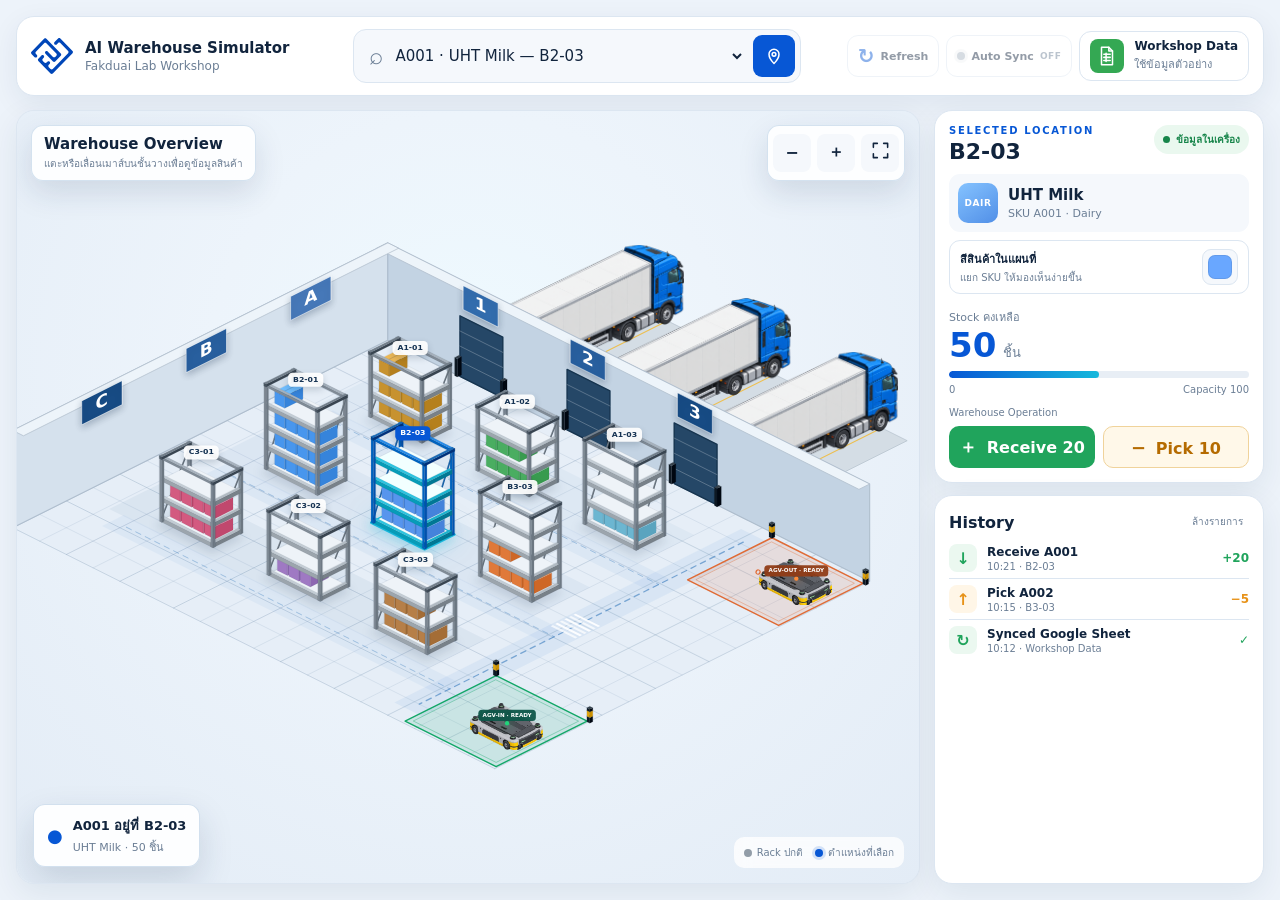
==== commit 177334a0: "Refine map and Google Sheets icons" ====
--- a/public/index.html
+++ b/public/index.html
@@ -5,7 +5,7 @@
   <meta name="viewport" content="width=device-width, initial-scale=1, viewport-fit=cover" />
   <meta name="theme-color" content="#eef4fb" />
   <title>AI Warehouse Simulator — Fakduai Lab</title>
-  <link rel="stylesheet" href="styles.css?v=23" />
+  <link rel="stylesheet" href="styles.css?v=24" />
 </head>
 <body>
   <div class="app-shell">
@@ -20,7 +20,7 @@
         <label class="sr-only" for="product-select">เลือกสินค้า</label>
         <select id="product-select"></select>
         <button class="locate-button" type="submit" aria-label="แสดงตำแหน่งสินค้า" title="แสดงตำแหน่งสินค้า">
-          <svg viewBox="0 0 24 24" aria-hidden="true"><circle cx="12" cy="12" r="3" /><path d="M12 2v3M12 19v3M2 12h3M19 12h3M5.6 5.6l2.1 2.1M16.3 16.3l2.1 2.1M18.4 5.6l-2.1 2.1M7.7 16.3l-2.1 2.1" /></svg>
+          <svg viewBox="0 0 24 24" aria-hidden="true"><path d="M12 21s6-5.7 6-11a6 6 0 1 0-12 0c0 5.3 6 11 6 11Z" /><circle cx="12" cy="10" r="2.25" /></svg>
         </button>
       </form>
 
@@ -32,7 +32,7 @@
           <i aria-hidden="true"></i><span class="control-label">Auto Sync</span><strong id="auto-sync-state">OFF</strong>
         </button>
         <button class="sheet-button" id="open-sheet-settings" type="button">
-          <span class="sheet-icon" aria-hidden="true">▦</span>
+          <span class="sheet-icon" aria-hidden="true"><svg viewBox="0 0 24 24"><path d="M6 2.5h8l4 4V21.5H6Z" /><path d="M14 2.5v4h4M8.5 10h7M8.5 13.5h7M8.5 17h7M11 9v9" /></svg></span>
           <span><strong>Workshop Data</strong><small id="sheet-status">ใช้ข้อมูลตัวอย่าง</small></span>
         </button>
       </div>
@@ -115,7 +115,7 @@
   <div class="modal-backdrop" id="sheet-modal" hidden>
     <section class="modal" role="dialog" aria-modal="true" aria-labelledby="sheet-modal-title">
       <div class="modal-head">
-        <div><span class="sheet-logo">▦</span><div><h2 id="sheet-modal-title">เชื่อมต่อ Google Sheet</h2><p>ใช้ข้อมูลของแต่ละกลุ่มกับ Warehouse Simulator</p></div></div>
+        <div><span class="sheet-logo" aria-hidden="true"><svg viewBox="0 0 24 24"><path d="M6 2.5h8l4 4V21.5H6Z" /><path d="M14 2.5v4h4M8.5 10h7M8.5 13.5h7M8.5 17h7M11 9v9" /></svg></span><div><h2 id="sheet-modal-title">เชื่อมต่อ Google Sheet</h2><p>ใช้ข้อมูลของแต่ละกลุ่มกับ Warehouse Simulator</p></div></div>
         <button id="close-sheet-settings" type="button" aria-label="ปิด">×</button>
       </div>
       <label for="sheet-url">Google Sheet URL</label>
--- a/public/styles.css
+++ b/public/styles.css
@@ -75,6 +75,7 @@
 }
 .sheet-icon, .sheet-logo { display: grid; place-items: center; color: #fff; background: #34a853; border-radius: 8px; font-size: 22px; }
 .sheet-icon { width: 34px; height: 34px; }
+.sheet-icon svg, .sheet-logo svg { width: 22px; height: 22px; fill: none; stroke: currentColor; stroke-width: 1.65; stroke-linecap: round; stroke-linejoin: round; }
 .sheet-button strong, .sheet-button small { display: block; }
 .sheet-button strong { font-size: 12px; }
 .sheet-button small { color: var(--muted); font-size: 11px; margin-top: 2px; }
@@ -105,7 +106,7 @@
 .map-actions { padding: 5px; }
 .map-actions button { min-width: 38px; height: 38px; padding: 0 10px; border: 0; border-radius: 8px; background: var(--surface-soft); color: var(--ink); font-weight: 800; }
 .map-actions button:hover { background: #e8f0fa; }
-.map-actions .fit-view { width: 38px; min-width: 38px; padding: 0; color: var(--blue); }
+.map-actions .fit-view { width: 38px; min-width: 38px; padding: 0; color: var(--ink); }
 .map-actions svg { width: 19px; height: 19px; fill: none; stroke: currentColor; stroke-width: 2; stroke-linecap: round; stroke-linejoin: round; }
 
 .canvas-frame { position: relative; height: 100%; min-height: 0; margin-bottom: -1px; overflow: hidden; background: radial-gradient(circle at 50% 34%, #eefaff 0, #edf4fb 38%, #e3ecf6 100%); touch-action: none; }
